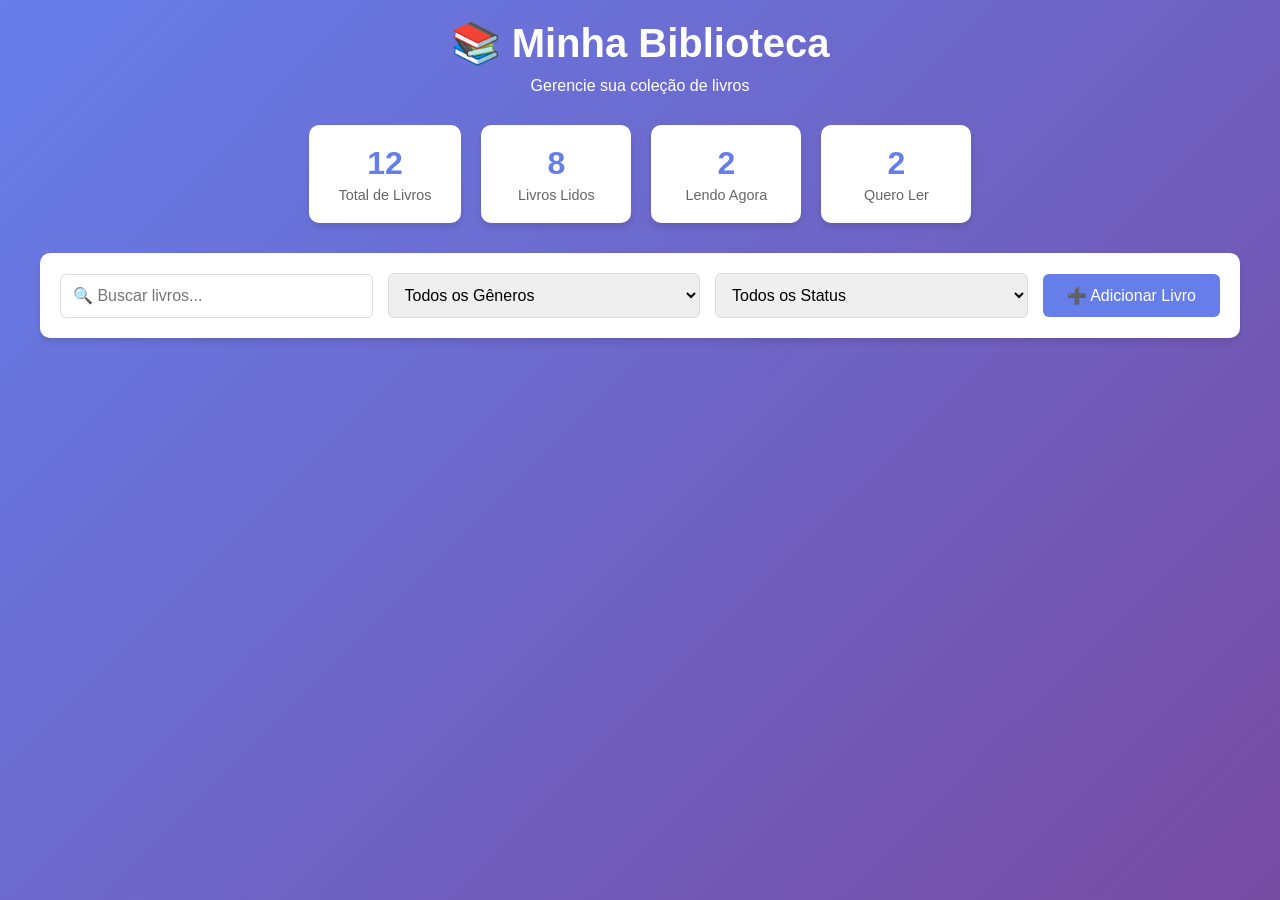
==== src/main/resources/static/index.html @ bd75fd25 "Add a config to allow springboot to load the frontend on the static folder" ====
<!DOCTYPE html>
<html lang="pt-BR">
<head>
    <meta charset="UTF-8">
    <meta name="viewport" content="width=device-width, initial-scale=1.0">
    <link rel="stylesheet" href="css/style.css">
    <!-- <script src="script.js" defer></script> -->
     <script src="js/scriptTeste.js" defer></script>
    <title>Minha Biblioteca</title>
</head>
<body>
    <div class="container">
        <header>
            <h1>📚 Minha Biblioteca</h1>
            <p>Gerencie sua coleção de livros</p>
        </header>

        <div class="stats">
            <div class="stat-card">
                <h3 id="totalBooks">12</h3>
                <p>Total de Livros</p>
            </div>
            <div class="stat-card">
                <h3 id="booksRead">8</h3>
                <p>Livros Lidos</p>
            </div>
            <div class="stat-card">
                <h3 id="booksReading">2</h3>
                <p>Lendo Agora</p>
            </div>
            <div class="stat-card">
                <h3 id="booksToRead">2</h3>
                <p>Quero Ler</p>
            </div>
        </div>

        <div class="controls">
            <div class="controls-row">
                <input type="text" id="searchInput" placeholder="🔍 Buscar livros...">
                <select id="filterGenre">
                    <option value="">Todos os Gêneros</option>
                    <option value="Ficção">Ficção</option>
                    <option value="Não-ficção">Não-ficção</option>
                    <option value="Fantasia">Fantasia</option>
                    <option value="Romance">Romance</option>
                    <option value="Técnico">Técnico</option>
                </select>
                <select id="filterStatus">
                    <option value="">Todos os Status</option>
                    <option value="lido">Lido</option>
                    <option value="lendo">Lendo</option>
                    <option value="quero-ler">Quero Ler</option>
                </select>
                <button class="btn btn-primary" onclick="openAddModal()">➕ Adicionar Livro</button>
            </div>
        </div>

        <div class="books-grid" id="booksGrid">
            <!-- Livros serão inseridos aqui -->
        </div>
    </div>

    <!-- Modal para adicionar/editar livro -->
    <div class="modal" id="bookModal">
        <div class="modal-content">
            <div class="modal-header">
                <h2 id="modalTitle">Adicionar Novo Livro</h2>
            </div>
            <form id="bookForm">
                <div class="form-group">
                    <label>Título *</label>
                    <input type="text" id="bookTitle" required>
                </div>
                <div class="form-group">
                    <label>Autor *</label>
                    <input type="text" id="bookAuthor" required>
                </div>
                <div class="form-group">
                    <label>Ano de Publicação</label>
                    <input type="number" id="bookYear" min="1000" max="2099">
                </div>
                <div class="form-group">
                    <label>Gênero</label>
                    <select id="bookGenre">
                        <option value="Ficção">Ficção</option>
                        <option value="Não-ficção">Não-ficção</option>
                        <option value="Fantasia">Fantasia</option>
                        <option value="Romance">Romance</option>
                        <option value="Técnico">Técnico</option>
                        <option value="Biografia">Biografia</option>
                    </select>
                </div>
                <div class="form-group">
                    <label>Status *</label>
                    <select id="bookStatus" required>
                        <option value="quero-ler">Quero Ler</option>
                        <option value="lendo">Lendo</option>
                        <option value="lido">Lido</option>
                    </select>
                </div>
                <div class="form-group">
                    <label>Observações</label>
                    <textarea id="bookNotes" placeholder="Anotações, comentários..."></textarea>
                </div>
                <div class="modal-actions">
                    <button type="button" class="btn btn-cancel btn-small" onclick="closeModal()">Cancelar</button>
                    <button type="submit" class="btn btn-primary btn-small">Salvar</button>
                </div>
            </form>
        </div>
    </div>
</body>
</html>
---- src/main/resources/static/css/style.css ----
* {
            margin: 0;
            padding: 0;
            box-sizing: border-box;
        }

        body {
            font-family: 'Segoe UI', Tahoma, Geneva, Verdana, sans-serif;
            background: linear-gradient(135deg, #667eea 0%, #764ba2 100%);
            min-height: 100vh;
            padding: 20px;
        }

        .container {
            max-width: 1200px;
            margin: 0 auto;
        }

        header {
            text-align: center;
            color: white;
            margin-bottom: 30px;
        }

        header h1 {
            font-size: 2.5em;
            margin-bottom: 10px;
        }

        .stats {
            display: flex;
            gap: 20px;
            justify-content: center;
            margin-bottom: 30px;
            flex-wrap: wrap;
        }

        .stat-card {
            background: white;
            padding: 20px 30px;
            border-radius: 10px;
            box-shadow: 0 4px 6px rgba(0,0,0,0.1);
            min-width: 150px;
            text-align: center;
        }

        .stat-card h3 {
            color: #667eea;
            font-size: 2em;
            margin-bottom: 5px;
        }

        .stat-card p {
            color: #666;
            font-size: 0.9em;
        }

        .controls {
            background: white;
            padding: 20px;
            border-radius: 10px;
            margin-bottom: 20px;
            box-shadow: 0 4px 6px rgba(0,0,0,0.1);
        }

        .controls-row {
            display: flex;
            gap: 15px;
            flex-wrap: wrap;
            align-items: center;
        }

        .btn {
            padding: 12px 24px;
            border: none;
            border-radius: 6px;
            cursor: pointer;
            font-size: 1em;
            transition: all 0.3s;
            font-weight: 500;
        }

        .btn-primary {
            background: #667eea;
            color: white;
        }

        .btn-primary:hover {
            background: #5568d3;
            transform: translateY(-2px);
            box-shadow: 0 4px 8px rgba(0,0,0,0.2);
        }

        input, select {
            padding: 12px;
            border: 1px solid #ddd;
            border-radius: 6px;
            font-size: 1em;
            flex: 1;
            min-width: 200px;
        }

        .books-grid {
            display: grid;
            grid-template-columns: repeat(auto-fill, minmax(280px, 1fr));
            gap: 20px;
        }

        .book-card {
            background: white;
            border-radius: 10px;
            padding: 20px;
            box-shadow: 0 4px 6px rgba(0,0,0,0.1);
            transition: transform 0.3s, box-shadow 0.3s;
        }

        .book-card:hover {
            transform: translateY(-5px);
            box-shadow: 0 8px 12px rgba(0,0,0,0.15);
        }

        .book-header {
            margin-bottom: 15px;
        }

        .book-title {
            font-size: 1.3em;
            color: #333;
            margin-bottom: 5px;
        }

        .book-author {
            color: #667eea;
            font-size: 1em;
            margin-bottom: 10px;
        }

        .book-details {
            color: #666;
            font-size: 0.9em;
            margin-bottom: 15px;
        }

        .book-details p {
            margin: 5px 0;
        }

        .status-badge {
            display: inline-block;
            padding: 5px 15px;
            border-radius: 20px;
            font-size: 0.85em;
            font-weight: 500;
            margin-bottom: 15px;
        }

        .status-lido {
            background: #d4edda;
            color: #155724;
        }

        .status-lendo {
            background: #fff3cd;
            color: #856404;
        }

        .status-quero-ler {
            background: #d1ecf1;
            color: #0c5460;
        }

        .book-actions {
            display: flex;
            gap: 10px;
            margin-top: 15px;
        }

        .btn-small {
            padding: 8px 16px;
            font-size: 0.9em;
            flex: 1;
        }

        .btn-edit {
            background: #ffc107;
            color: #333;
        }

        .btn-edit:hover {
            background: #e0a800;
        }

        .btn-delete {
            background: #dc3545;
            color: white;
        }

        .btn-delete:hover {
            background: #c82333;
        }

        .modal {
            display: none;
            position: fixed;
            top: 0;
            left: 0;
            width: 100%;
            height: 100%;
            background: rgba(0,0,0,0.5);
            justify-content: center;
            align-items: center;
            z-index: 1000;
        }

        .modal.active {
            display: flex;
        }

        .modal-content {
            background: white;
            padding: 30px;
            border-radius: 10px;
            max-width: 500px;
            width: 90%;
            max-height: 90vh;
            overflow-y: auto;
        }

        .modal-header {
            margin-bottom: 20px;
        }

        .modal-header h2 {
            color: #333;
        }

        .form-group {
            margin-bottom: 15px;
        }

        .form-group label {
            display: block;
            margin-bottom: 5px;
            color: #333;
            font-weight: 500;
        }

        .form-group input,
        .form-group select,
        .form-group textarea {
            width: 100%;
        }

        textarea {
            padding: 12px;
            border: 1px solid #ddd;
            border-radius: 6px;
            font-size: 1em;
            font-family: inherit;
            resize: vertical;
            min-height: 100px;
        }

        .modal-actions {
            display: flex;
            gap: 10px;
            margin-top: 20px;
        }

        .btn-cancel {
            background: #6c757d;
            color: white;
        }

        .btn-cancel:hover {
            background: #5a6268;
        }

        .empty-state {
            text-align: center;
            padding: 60px 20px;
            background: white;
            border-radius: 10px;
        }

        .empty-state h3 {
            color: #333;
            margin-bottom: 10px;
        }

        .empty-state p {
            color: #666;
        }
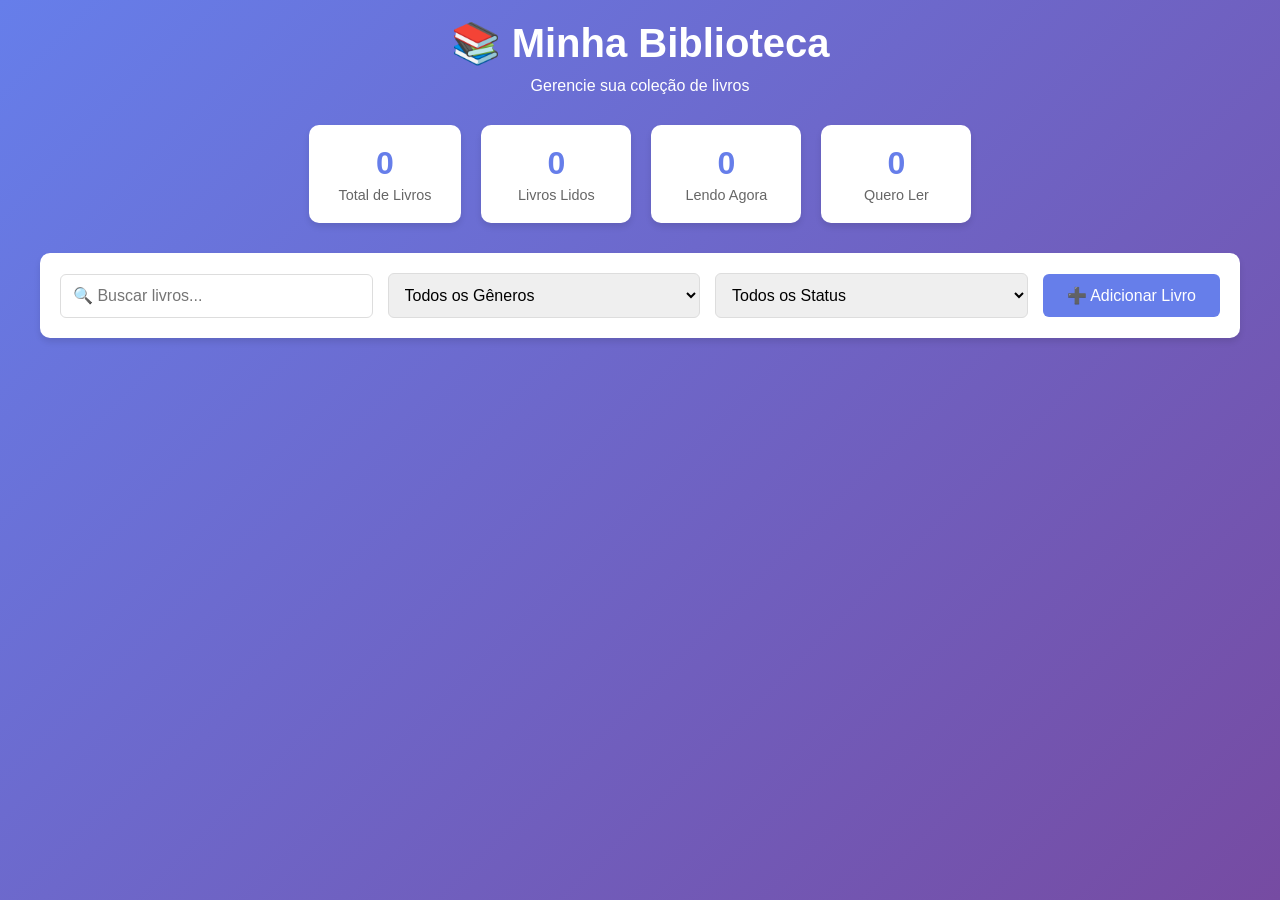
==== commit b564b89c: "I do no, basicaly the penultimate commit of that project" ====
--- a/src/main/resources/static/index.html
+++ b/src/main/resources/static/index.html
@@ -17,19 +17,19 @@
 
         <div class="stats">
             <div class="stat-card">
-                <h3 id="totalBooks">12</h3>
+                <h3 id="totalBooks">0</h3>
                 <p>Total de Livros</p>
             </div>
             <div class="stat-card">
-                <h3 id="booksRead">8</h3>
+                <h3 id="booksRead">0</h3>
                 <p>Livros Lidos</p>
             </div>
             <div class="stat-card">
-                <h3 id="booksReading">2</h3>
+                <h3 id="booksReading">0</h3>
                 <p>Lendo Agora</p>
             </div>
             <div class="stat-card">
-                <h3 id="booksToRead">2</h3>
+                <h3 id="booksToRead">0</h3>
                 <p>Quero Ler</p>
             </div>
         </div>
